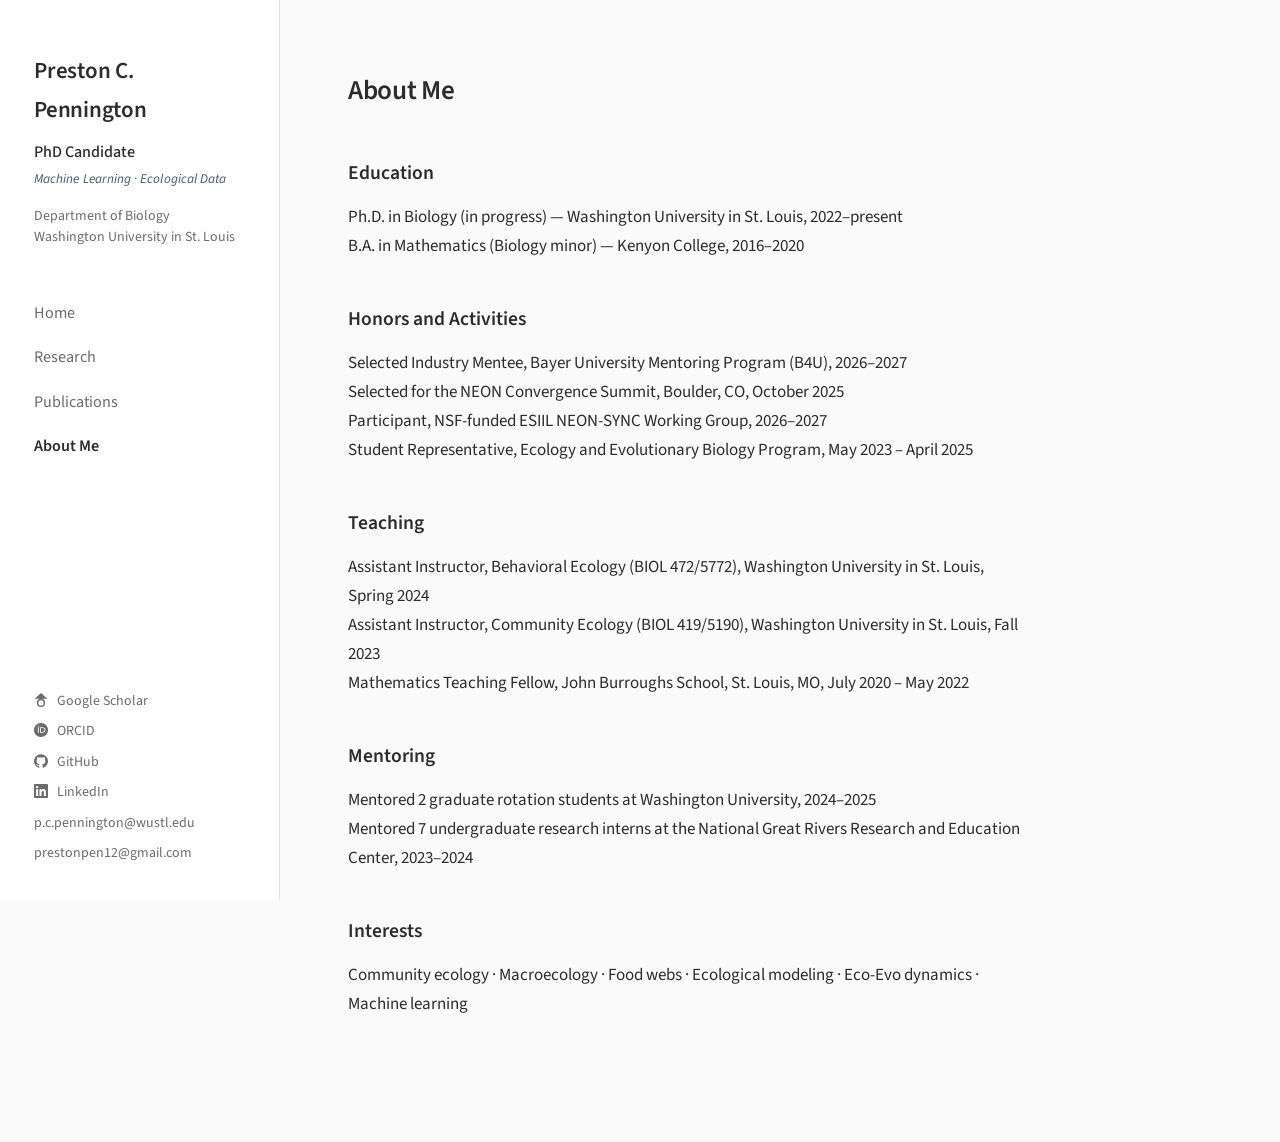
==== about.html @ 60d561e7 "Update site content" ====
<!DOCTYPE html>
<html lang="en">
<head>
  <meta charset="UTF-8">
  <meta name="viewport" content="width=device-width, initial-scale=1.0">
  <title>About Me — Preston C. Pennington</title>
  <link rel="preconnect" href="https://fonts.googleapis.com">
  <link href="https://fonts.googleapis.com/css2?family=Source+Sans+3:wght@300;400;600;700&display=swap" rel="stylesheet">
  <link rel="stylesheet" href="css/style.css">
</head>
<body>

  <button class="menu-toggle" onclick="document.querySelector('.sidebar').classList.toggle('open')" aria-label="Toggle menu">&#9776;</button>

  <aside class="sidebar">
    <div class="sidebar-top">
      <h1>Preston C. Pennington</h1>
      <p class="role">PhD Candidate</p>
      <p class="tagline">Machine Learning &middot; Ecological Data</p>
      <p class="subtitle">Department of Biology<br>Washington University in St. Louis</p>
      <nav>
        <a href="index.html">Home</a>
        <a href="research.html">Research</a>
        <a href="publications.html">Publications</a>
        <a href="about.html" class="active">About Me</a>
      </nav>
    </div>
    <div class="sidebar-bottom">
      <a href="https://scholar.google.com/citations?user=S984SaUAAAAJ&hl=en&oi=ao" target="_blank" rel="noopener">
        <svg xmlns="http://www.w3.org/2000/svg" viewBox="0 0 24 24"><path d="M12 24a7 7 0 1 1 0-14 7 7 0 0 1 0 14Zm0-2.5a4.5 4.5 0 1 0 0-9 4.5 4.5 0 0 0 0 9ZM1 10l11-10 11 10H1Z"/></svg>
        Google Scholar
      </a>
      <a href="https://orcid.org/0000-0001-6155-3248" target="_blank" rel="noopener">
        <svg xmlns="http://www.w3.org/2000/svg" viewBox="0 0 24 24"><path d="M12 0C5.372 0 0 5.372 0 12s5.372 12 12 12 12-5.372 12-12S18.628 0 12 0ZM7.369 4.378a.87.87 0 1 1 0 1.74.87.87 0 0 1 0-1.74ZM6.61 7.23h1.518v9.54H6.61V7.23Zm3.708 0h4.104c3.756 0 5.16 2.484 5.16 4.77 0 2.634-1.842 4.77-5.16 4.77H10.318V7.23Zm1.518 1.356v6.828h2.586c2.724 0 3.642-1.704 3.642-3.414 0-1.578-.828-3.414-3.642-3.414h-2.586Z"/></svg>
        ORCID
      </a>
      <a href="https://github.com/prestonpenn12" target="_blank" rel="noopener">
        <svg xmlns="http://www.w3.org/2000/svg" viewBox="0 0 24 24"><path d="M12 .297c-6.63 0-12 5.373-12 12 0 5.303 3.438 9.8 8.205 11.385.6.113.82-.258.82-.577 0-.285-.01-1.04-.015-2.04-3.338.724-4.042-1.61-4.042-1.61C4.422 18.07 3.633 17.7 3.633 17.7c-1.087-.744.084-.729.084-.729 1.205.084 1.838 1.236 1.838 1.236 1.07 1.835 2.809 1.305 3.495.998.108-.776.417-1.305.76-1.605-2.665-.3-5.466-1.332-5.466-5.93 0-1.31.465-2.38 1.235-3.22-.135-.303-.54-1.523.105-3.176 0 0 1.005-.322 3.3 1.23.96-.267 1.98-.399 3-.405 1.02.006 2.04.138 3 .405 2.28-1.552 3.285-1.23 3.285-1.23.645 1.653.24 2.873.12 3.176.765.84 1.23 1.91 1.23 3.22 0 4.61-2.805 5.625-5.475 5.92.42.36.81 1.096.81 2.22 0 1.606-.015 2.896-.015 3.286 0 .315.21.69.825.57C20.565 22.092 24 17.592 24 12.297c0-6.627-5.373-12-12-12"/></svg>
        GitHub
      </a>
      <a href="https://www.linkedin.com/in/preston-pennington-b333b7137/" target="_blank" rel="noopener">
        <svg xmlns="http://www.w3.org/2000/svg" viewBox="0 0 24 24"><path d="M20.447 20.452h-3.554v-5.569c0-1.328-.027-3.037-1.852-3.037-1.853 0-2.136 1.445-2.136 2.939v5.667H9.351V9h3.414v1.561h.046c.477-.9 1.637-1.85 3.37-1.85 3.601 0 4.267 2.37 4.267 5.455v6.286zM5.337 7.433c-1.144 0-2.063-.926-2.063-2.065 0-1.138.92-2.063 2.063-2.063 1.14 0 2.064.925 2.064 2.063 0 1.139-.925 2.065-2.064 2.065zm1.782 13.019H3.555V9h3.564v11.452zM22.225 0H1.771C.792 0 0 .774 0 1.729v20.542C0 23.227.792 24 1.771 24h20.451C23.2 24 24 23.227 24 22.271V1.729C24 .774 23.2 0 22.222 0h.003z"/></svg>
        LinkedIn
      </a>
      <a href="mailto:p.c.pennington@wustl.edu">p.c.pennington@wustl.edu</a>
      <a href="mailto:prestonpen12@gmail.com">prestonpen12@gmail.com</a>
    </div>
  </aside>

  <main class="main">
    <h2>About Me</h2>

    <h3>Education</h3>
    <p>
      Ph.D. in Biology (in progress) &mdash; Washington University in St. Louis, 2022&ndash;present<br>
      B.A. in Mathematics (Biology minor) &mdash; Kenyon College, 2016&ndash;2020
    </p>

    <h3>Honors and Activities</h3>
    <p>
      Selected Industry Mentee, Bayer University Mentoring Program (B4U), 2026&ndash;2027<br>
      Selected for the NEON Convergence Summit, Boulder, CO, October 2025<br>
      Participant, NSF-funded ESIIL NEON-SYNC Working Group, 2026&ndash;2027<br>
      Student Representative, Ecology and Evolutionary Biology Program, May 2023 &ndash; April 2025
    </p>

    <h3>Teaching</h3>
    <p>
      Assistant Instructor, Behavioral Ecology (BIOL 472/5772), Washington University in St. Louis, Spring 2024<br>
      Assistant Instructor, Community Ecology (BIOL 419/5190), Washington University in St. Louis, Fall 2023<br>
      Mathematics Teaching Fellow, John Burroughs School, St. Louis, MO, July 2020 &ndash; May 2022
    </p>

    <h3>Mentoring</h3>
    <p>
      Mentored 2 graduate rotation students at Washington University, 2024&ndash;2025<br>
      Mentored 7 undergraduate research interns at the National Great Rivers Research and Education Center, 2023&ndash;2024
    </p>

    <h3>Interests</h3>
    <p>
      Community ecology &middot; Macroecology &middot;
      Food webs &middot; Ecological modeling &middot;
      Eco-Evo dynamics &middot; Machine learning
    </p>
  </main>

</body>
</html>
---- css/style.css ----
/* ── Reset & Base ── */
*, *::before, *::after {
  margin: 0;
  padding: 0;
  box-sizing: border-box;
}

:root {
  --sidebar-width: 280px;
  --color-bg: #fafafa;
  --color-sidebar: #ffffff;
  --color-text: #2c2c2c;
  --color-text-light: #6b6b6b;
  --color-accent: #4a5568;
  --color-link: #2b6cb0;
  --color-link-hover: #1a4971;
  --color-border: #e2e2e2;
  --font-body: 'Source Sans 3', 'Segoe UI', system-ui, sans-serif;
  --font-heading: 'Source Sans 3', 'Segoe UI', system-ui, sans-serif;
}

html {
  font-size: 17px;
  scroll-behavior: smooth;
}

body {
  font-family: var(--font-body);
  color: var(--color-text);
  background: var(--color-bg);
  line-height: 1.7;
  display: flex;
  min-height: 100vh;
}

/* ── Sidebar ── */
.sidebar {
  position: fixed;
  top: 0;
  left: 0;
  width: var(--sidebar-width);
  height: 100vh;
  background: var(--color-sidebar);
  border-right: 1px solid var(--color-border);
  padding: 3rem 2rem 2rem;
  display: flex;
  flex-direction: column;
  justify-content: space-between;
  z-index: 10;
}

.sidebar-top {
  display: flex;
  flex-direction: column;
}

.sidebar h1 {
  font-family: var(--font-heading);
  font-size: 1.35rem;
  font-weight: 600;
  color: var(--color-text);
  margin-bottom: 0.25rem;
  letter-spacing: -0.01em;
}

.sidebar .role {
  font-size: 0.95rem;
  color: var(--color-text);
  font-weight: 500;
  margin-top: 0.3rem;
  margin-bottom: 0.15rem;
}

.sidebar .tagline {
  font-size: 0.78rem;
  color: var(--color-accent);
  font-style: italic;
  margin-bottom: 0.9rem;
  letter-spacing: 0.005em;
  white-space: nowrap;
}

.sidebar .subtitle {
  font-size: 0.82rem;
  color: var(--color-text-light);
  margin-bottom: 2.5rem;
  line-height: 1.5;
}

.sidebar nav a {
  display: block;
  padding: 0.5rem 0;
  color: var(--color-text-light);
  text-decoration: none;
  font-size: 0.95rem;
  font-weight: 400;
  transition: color 0.2s ease;
}

.sidebar nav a:hover,
.sidebar nav a.active {
  color: var(--color-text);
}

.sidebar nav a.active {
  font-weight: 600;
}

/* ── Sidebar External Links ── */
.sidebar-bottom {
  display: flex;
  flex-direction: column;
  gap: 0.4rem;
}

.sidebar-bottom a {
  font-size: 0.82rem;
  color: var(--color-text-light);
  text-decoration: none;
  transition: color 0.2s ease;
}

.sidebar-bottom a:hover {
  color: var(--color-link);
}

.sidebar-bottom a svg {
  width: 14px;
  height: 14px;
  vertical-align: -2px;
  margin-right: 0.35rem;
  fill: currentColor;
}

/* ── Mobile Menu Toggle ── */
.menu-toggle {
  display: none;
  position: fixed;
  top: 1.2rem;
  left: 1.2rem;
  z-index: 20;
  background: var(--color-sidebar);
  border: 1px solid var(--color-border);
  border-radius: 6px;
  padding: 0.5rem 0.7rem;
  cursor: pointer;
  font-size: 1.1rem;
  color: var(--color-text);
}

/* ── Main Content ── */
.main {
  margin-left: var(--sidebar-width);
  flex: 1;
  padding: 4rem 4rem 6rem;
  max-width: 820px;
}

.main h2 {
  font-family: var(--font-heading);
  font-size: 1.6rem;
  font-weight: 600;
  color: var(--color-text);
  margin-bottom: 1.5rem;
  letter-spacing: -0.01em;
}

.main h3 {
  font-size: 1.15rem;
  font-weight: 600;
  margin-top: 2.5rem;
  margin-bottom: 0.75rem;
  color: var(--color-text);
}

.main p {
  margin-bottom: 1.25rem;
  color: var(--color-text);
}

.main a {
  color: var(--color-link);
  text-decoration: none;
  border-bottom: 1px solid transparent;
  transition: border-color 0.2s ease;
}

.main a:hover {
  border-bottom-color: var(--color-link);
}

/* ── Research Cards ── */
.research-item {
  margin-bottom: 2.5rem;
  padding-bottom: 2.5rem;
  border-bottom: 1px solid var(--color-border);
}

.research-item:last-child {
  border-bottom: none;
}

.research-item h3 {
  margin-top: 0;
}

.research-item p {
  color: var(--color-text-light);
  font-size: 0.95rem;
}

.research-item .related-papers {
  margin-top: 1rem;
  padding-left: 1rem;
  border-left: 2px solid var(--color-border);
}

.research-item .related-papers .paper {
  font-size: 0.85rem;
  color: var(--color-text-light);
  line-height: 1.5;
  margin-bottom: 0.6rem;
}

.research-item .related-papers .paper:last-child {
  margin-bottom: 0;
}

/* ── Publications List ── */
.publication {
  margin-bottom: 1.75rem;
  padding-bottom: 1.75rem;
  border-bottom: 1px solid var(--color-border);
}

.publication:last-child {
  border-bottom: none;
}

.publication .title {
  font-weight: 600;
  font-size: 1rem;
  color: var(--color-text);
  margin-bottom: 0.3rem;
}

.publication .authors {
  font-size: 0.9rem;
  color: var(--color-text-light);
  margin-bottom: 0.2rem;
}

.publication .journal {
  font-size: 0.88rem;
  color: var(--color-text-light);
  font-style: italic;
}

.publication .links {
  margin-top: 0.4rem;
}

.publication .links a {
  font-size: 0.82rem;
  margin-right: 1rem;
  color: var(--color-link);
}

.year-heading {
  font-size: 1.1rem;
  font-weight: 600;
  color: var(--color-accent);
  margin-top: 2.5rem;
  margin-bottom: 1.25rem;
  padding-bottom: 0.4rem;
  border-bottom: 2px solid var(--color-border);
}

.year-heading:first-child {
  margin-top: 0;
}

/* ── Responsive ── */
@media (max-width: 768px) {
  .menu-toggle {
    display: block;
  }

  .sidebar {
    transform: translateX(-100%);
    transition: transform 0.3s ease;
  }

  .sidebar.open {
    transform: translateX(0);
  }

  .main {
    margin-left: 0;
    padding: 4rem 1.5rem 4rem;
  }
}
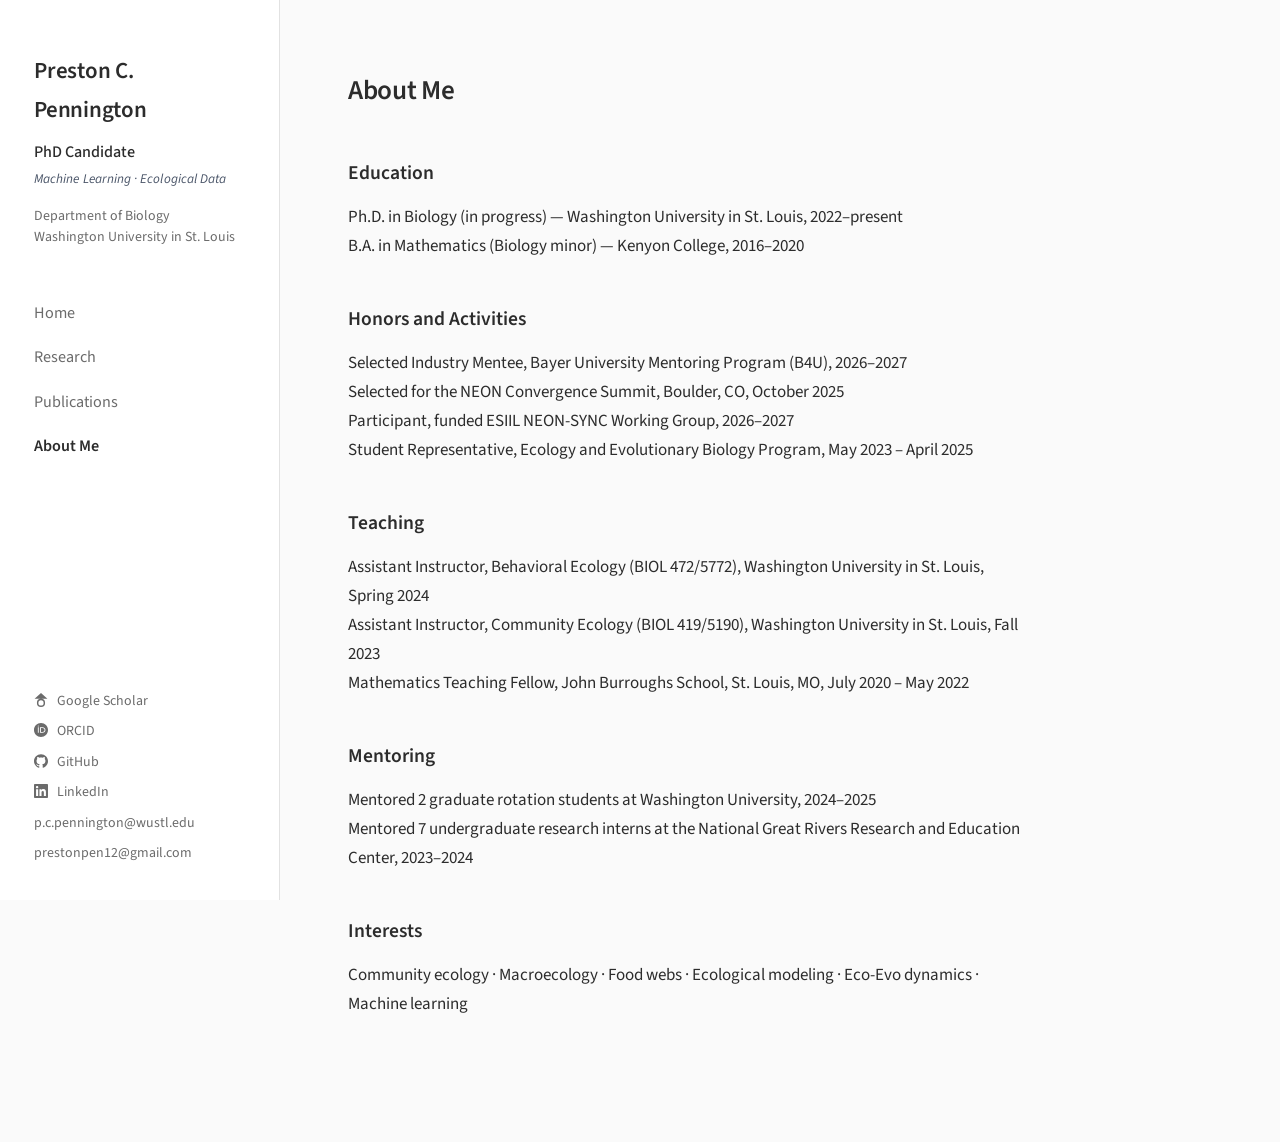
==== commit 85015168: "Update about.html" ====
--- a/about.html
+++ b/about.html
@@ -60,7 +60,7 @@
     <p>
       Selected Industry Mentee, Bayer University Mentoring Program (B4U), 2026&ndash;2027<br>
       Selected for the NEON Convergence Summit, Boulder, CO, October 2025<br>
-      Participant, NSF-funded ESIIL NEON-SYNC Working Group, 2026&ndash;2027<br>
+      Participant, funded ESIIL NEON-SYNC Working Group, 2026&ndash;2027<br>
       Student Representative, Ecology and Evolutionary Biology Program, May 2023 &ndash; April 2025
     </p>
 
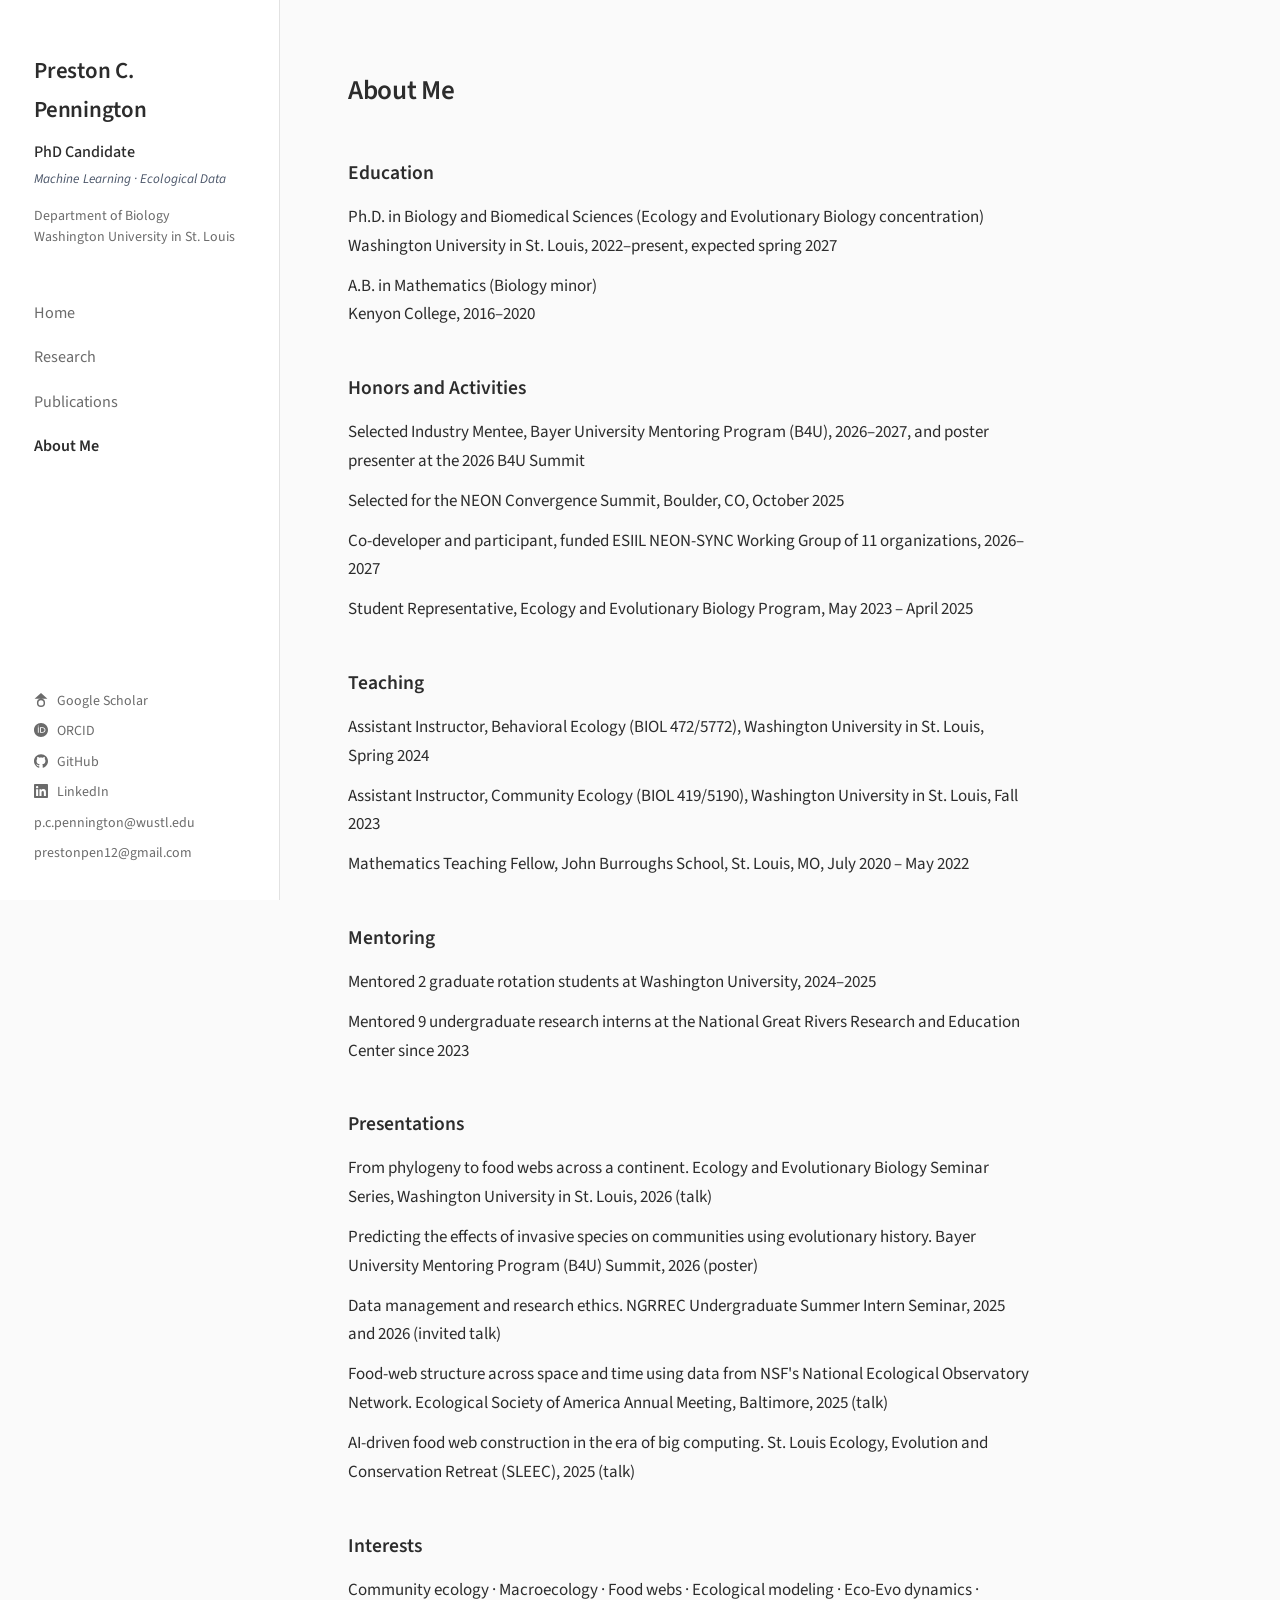
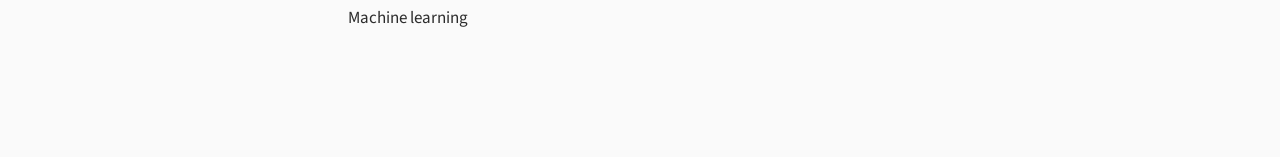
==== commit 6bd00bfe: "Update research, about, and home pages Reorganize the Research page around the three steps of the di" ====
--- a/about.html
+++ b/about.html
@@ -38,7 +38,7 @@
         <svg xmlns="http://www.w3.org/2000/svg" viewBox="0 0 24 24"><path d="M12 .297c-6.63 0-12 5.373-12 12 0 5.303 3.438 9.8 8.205 11.385.6.113.82-.258.82-.577 0-.285-.01-1.04-.015-2.04-3.338.724-4.042-1.61-4.042-1.61C4.422 18.07 3.633 17.7 3.633 17.7c-1.087-.744.084-.729.084-.729 1.205.084 1.838 1.236 1.838 1.236 1.07 1.835 2.809 1.305 3.495.998.108-.776.417-1.305.76-1.605-2.665-.3-5.466-1.332-5.466-5.93 0-1.31.465-2.38 1.235-3.22-.135-.303-.54-1.523.105-3.176 0 0 1.005-.322 3.3 1.23.96-.267 1.98-.399 3-.405 1.02.006 2.04.138 3 .405 2.28-1.552 3.285-1.23 3.285-1.23.645 1.653.24 2.873.12 3.176.765.84 1.23 1.91 1.23 3.22 0 4.61-2.805 5.625-5.475 5.92.42.36.81 1.096.81 2.22 0 1.606-.015 2.896-.015 3.286 0 .315.21.69.825.57C20.565 22.092 24 17.592 24 12.297c0-6.627-5.373-12-12-12"/></svg>
         GitHub
       </a>
-      <a href="https://www.linkedin.com/in/preston-pennington-b333b7137/" target="_blank" rel="noopener">
+      <a href="https://www.linkedin.com/in/prestonpennington/" target="_blank" rel="noopener">
         <svg xmlns="http://www.w3.org/2000/svg" viewBox="0 0 24 24"><path d="M20.447 20.452h-3.554v-5.569c0-1.328-.027-3.037-1.852-3.037-1.853 0-2.136 1.445-2.136 2.939v5.667H9.351V9h3.414v1.561h.046c.477-.9 1.637-1.85 3.37-1.85 3.601 0 4.267 2.37 4.267 5.455v6.286zM5.337 7.433c-1.144 0-2.063-.926-2.063-2.065 0-1.138.92-2.063 2.063-2.063 1.14 0 2.064.925 2.064 2.063 0 1.139-.925 2.065-2.064 2.065zm1.782 13.019H3.555V9h3.564v11.452zM22.225 0H1.771C.792 0 0 .774 0 1.729v20.542C0 23.227.792 24 1.771 24h20.451C23.2 24 24 23.227 24 22.271V1.729C24 .774 23.2 0 22.222 0h.003z"/></svg>
         LinkedIn
       </a>
@@ -51,31 +51,42 @@
     <h2>About Me</h2>
 
     <h3>Education</h3>
-    <p>
-      Ph.D. in Biology (in progress) &mdash; Washington University in St. Louis, 2022&ndash;present<br>
-      B.A. in Mathematics (Biology minor) &mdash; Kenyon College, 2016&ndash;2020
-    </p>
+    <div class="entries">
+      <p>Ph.D. in Biology and Biomedical Sciences (Ecology and Evolutionary Biology concentration)<br>
+      Washington University in St. Louis, 2022&ndash;present, expected spring 2027</p>
+      <p>A.B. in Mathematics (Biology minor)<br>
+      Kenyon College, 2016&ndash;2020</p>
+    </div>
 
     <h3>Honors and Activities</h3>
-    <p>
-      Selected Industry Mentee, Bayer University Mentoring Program (B4U), 2026&ndash;2027<br>
-      Selected for the NEON Convergence Summit, Boulder, CO, October 2025<br>
-      Participant, funded ESIIL NEON-SYNC Working Group, 2026&ndash;2027<br>
-      Student Representative, Ecology and Evolutionary Biology Program, May 2023 &ndash; April 2025
-    </p>
+    <div class="entries">
+      <p>Selected Industry Mentee, Bayer University Mentoring Program (B4U), 2026&ndash;2027, and poster presenter at the 2026 B4U Summit</p>
+      <p>Selected for the NEON Convergence Summit, Boulder, CO, October 2025</p>
+      <p>Co-developer and participant, funded ESIIL NEON-SYNC Working Group of 11 organizations, 2026&ndash;2027</p>
+      <p>Student Representative, Ecology and Evolutionary Biology Program, May 2023 &ndash; April 2025</p>
+    </div>
 
     <h3>Teaching</h3>
-    <p>
-      Assistant Instructor, Behavioral Ecology (BIOL 472/5772), Washington University in St. Louis, Spring 2024<br>
-      Assistant Instructor, Community Ecology (BIOL 419/5190), Washington University in St. Louis, Fall 2023<br>
-      Mathematics Teaching Fellow, John Burroughs School, St. Louis, MO, July 2020 &ndash; May 2022
-    </p>
+    <div class="entries">
+      <p>Assistant Instructor, Behavioral Ecology (BIOL 472/5772), Washington University in St. Louis, Spring 2024</p>
+      <p>Assistant Instructor, Community Ecology (BIOL 419/5190), Washington University in St. Louis, Fall 2023</p>
+      <p>Mathematics Teaching Fellow, John Burroughs School, St. Louis, MO, July 2020 &ndash; May 2022</p>
+    </div>
 
     <h3>Mentoring</h3>
-    <p>
-      Mentored 2 graduate rotation students at Washington University, 2024&ndash;2025<br>
-      Mentored 7 undergraduate research interns at the National Great Rivers Research and Education Center, 2023&ndash;2024
-    </p>
+    <div class="entries">
+      <p>Mentored 2 graduate rotation students at Washington University, 2024&ndash;2025</p>
+      <p>Mentored 9 undergraduate research interns at the National Great Rivers Research and Education Center since 2023</p>
+    </div>
+
+    <h3>Presentations</h3>
+    <div class="entries">
+      <p>From phylogeny to food webs across a continent. Ecology and Evolutionary Biology Seminar Series, Washington University in St. Louis, 2026 (talk)</p>
+      <p>Predicting the effects of invasive species on communities using evolutionary history. Bayer University Mentoring Program (B4U) Summit, 2026 (poster)</p>
+      <p>Data management and research ethics. NGRREC Undergraduate Summer Intern Seminar, 2025 and 2026 (invited talk)</p>
+      <p>Food-web structure across space and time using data from NSF's National Ecological Observatory Network. Ecological Society of America Annual Meeting, Baltimore, 2025 (talk)</p>
+      <p>AI-driven food web construction in the era of big computing. St. Louis Ecology, Evolution and Conservation Retreat (SLEEC), 2025 (talk)</p>
+    </div>
 
     <h3>Interests</h3>
     <p>
--- a/css/style.css
+++ b/css/style.css
@@ -189,6 +189,15 @@
   border-bottom-color: var(--color-link);
 }
 
+/* ── About Me entry lists ── */
+.entries p {
+  margin-bottom: 0.65rem;
+}
+
+.entries p:last-child {
+  margin-bottom: 0;
+}
+
 /* ── Research Cards ── */
 .research-item {
   margin-bottom: 2.5rem;
